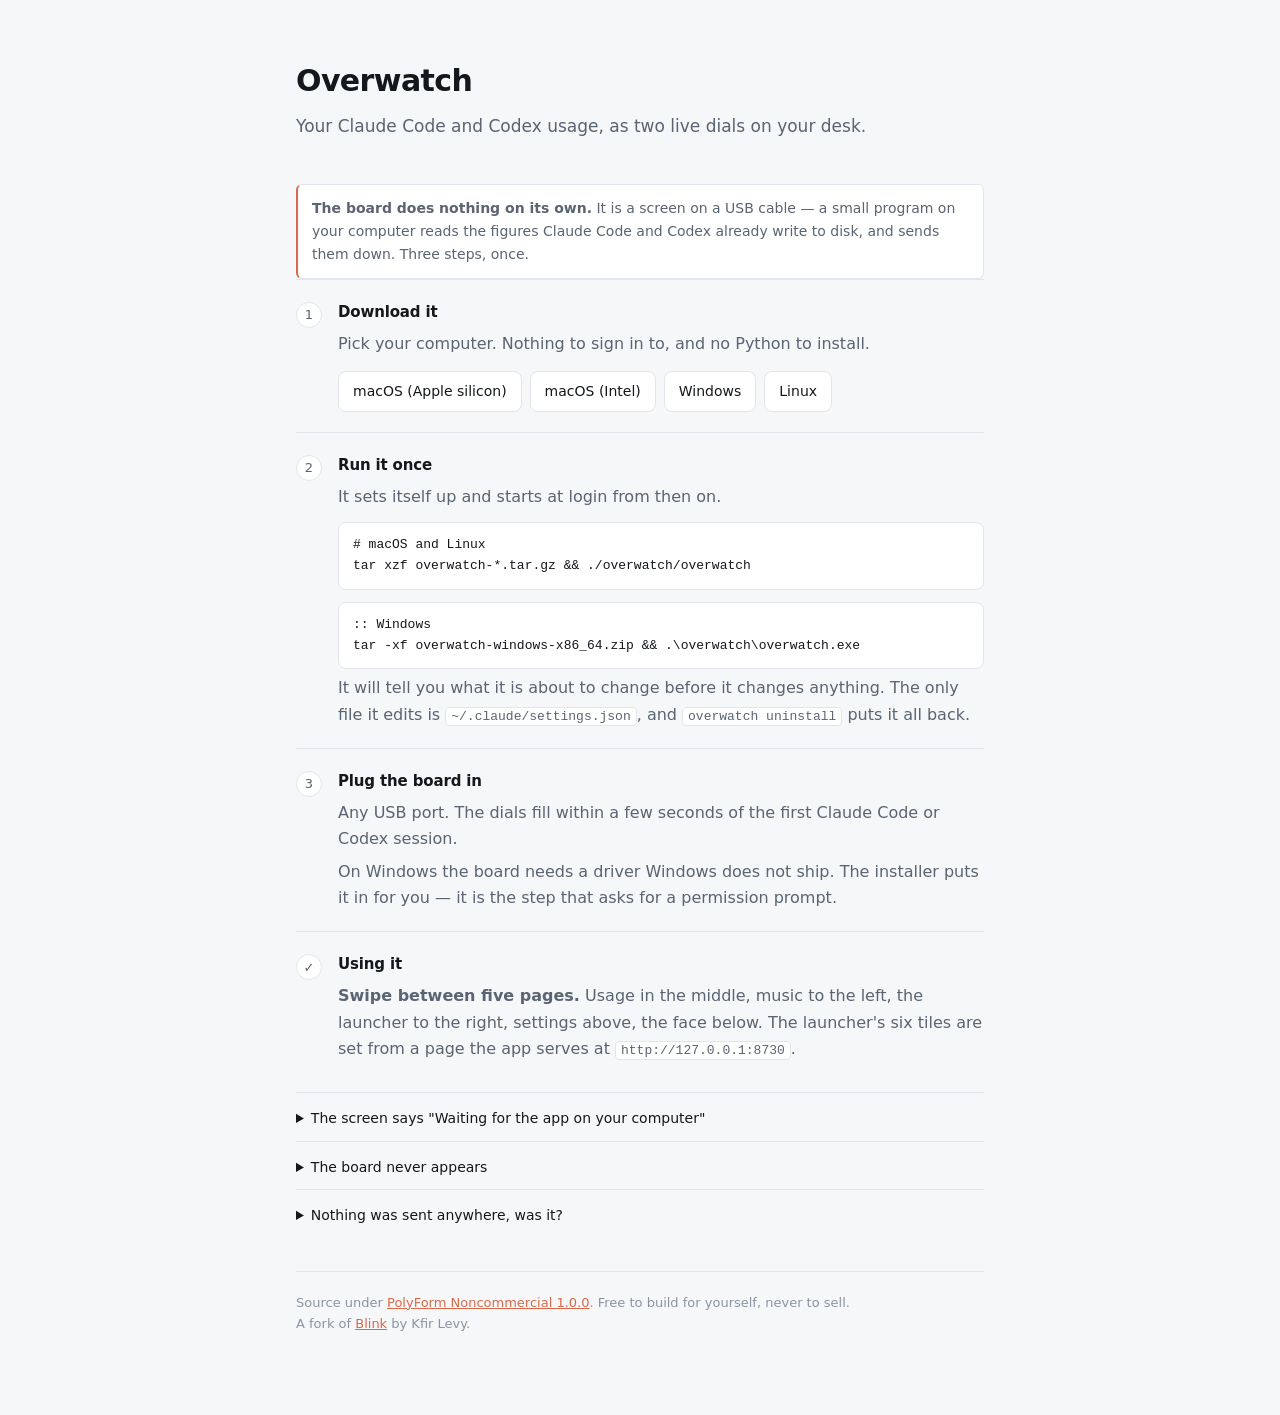
==== docs/index.html @ bf36e03e "docs: a setup page for GitHub Pages Three steps and three things that go wrong, on one page, for som" ====
<!doctype html>
<html lang="en">
<meta charset="utf-8">
<meta name="viewport" content="width=device-width,initial-scale=1">
<title>Overwatch — Setup</title>
<meta name="description" content="Getting your Overwatch desk gauge running: download, install, plug in.">
<style>
  :root{
    --bg:#14171c; --card:#1b1f26; --line:#2b313b;
    --fg:#e8ecf2; --dim:#8a94a4; --faint:#6e7889;
    --accent:#d9694a; --ok:#3fb96b;
    --mono:ui-monospace,SFMono-Regular,Menlo,Consolas,monospace;
  }
  @media (prefers-color-scheme: light){
    :root:not([data-theme="dark"]){
      --bg:#f6f7f9; --card:#fff; --line:#e2e6ec;
      --fg:#14171c; --dim:#5a6472; --faint:#8a94a4;
    }
  }
  *{box-sizing:border-box}
  body{margin:0;background:var(--bg);color:var(--fg);
       font:16px/1.65 -apple-system,system-ui,"Segoe UI",sans-serif;
       -webkit-font-smoothing:antialiased}
  .wrap{max-width:720px;margin:0 auto;padding:56px 16px 80px}
  header{margin-bottom:44px}
  h1{font-size:30px;font-weight:600;margin:0 0 6px;letter-spacing:-.02em}
  .tag{color:var(--dim);margin:0;font-size:17px}
  h2{font-size:15px;font-weight:600;margin:0 0 4px;letter-spacing:-.01em}
  .step{display:flex;gap:16px;padding:20px 0;border-top:1px solid var(--line)}
  .n{flex:none;width:26px;height:26px;border-radius:50%;background:var(--card);
     border:1px solid var(--line);color:var(--dim);font-size:13px;
     display:grid;place-items:center;margin-top:2px}
  .body{flex:1;min-width:0}
  p{margin:6px 0 0;color:var(--dim)}
  p.plain{color:var(--fg)}
  pre{background:var(--card);border:1px solid var(--line);border-radius:8px;
      padding:12px 14px;overflow-x:auto;margin:12px 0 0;
      font:13px/1.6 var(--mono);color:var(--fg)}
  code{font:13px/1.5 var(--mono);background:var(--card);border:1px solid var(--line);
       border-radius:4px;padding:1px 5px}
  pre code{background:none;border:0;padding:0}
  .os{display:flex;flex-wrap:wrap;gap:8px;margin:14px 0 0}
  .os a{display:inline-block;padding:8px 14px;border-radius:8px;
        background:var(--card);border:1px solid var(--line);color:var(--fg);
        text-decoration:none;font-size:14px}
  .os a:hover{border-color:var(--accent)}
  details{margin-top:10px;border-top:1px solid var(--line);padding-top:14px}
  summary{cursor:pointer;font-size:14px;font-weight:500}
  details p{font-size:15px}
  footer{margin-top:44px;padding-top:20px;border-top:1px solid var(--line);
         color:var(--faint);font-size:13px}
  a{color:var(--accent)}
  .note{background:var(--card);border:1px solid var(--line);border-left:2px solid var(--accent);
        border-radius:6px;padding:12px 14px;margin:16px 0 0;font-size:14px;color:var(--dim)}
</style>

<div class="wrap">
<header>
  <h1>Overwatch</h1>
  <p class="tag">Your Claude Code and Codex usage, as two live dials on your desk.</p>
</header>

<div class="note">
  <strong>The board does nothing on its own.</strong> It is a screen on a USB
  cable — a small program on your computer reads the figures Claude Code and
  Codex already write to disk, and sends them down. Three steps, once.
</div>

<div class="step">
  <div class="n">1</div>
  <div class="body">
    <h2>Download it</h2>
    <p>Pick your computer. Nothing to sign in to, and no Python to install.</p>
    <div class="os">
      <a href="https://github.com/SleepyUnicon/Overwatch/releases/latest/download/overwatch-macos-arm64.tar.gz">macOS (Apple silicon)</a>
      <a href="https://github.com/SleepyUnicon/Overwatch/releases/latest/download/overwatch-macos-x86_64.tar.gz">macOS (Intel)</a>
      <a href="https://github.com/SleepyUnicon/Overwatch/releases/latest/download/overwatch-windows-x86_64.zip">Windows</a>
      <a href="https://github.com/SleepyUnicon/Overwatch/releases/latest/download/overwatch-linux-x86_64.tar.gz">Linux</a>
    </div>
  </div>
</div>

<div class="step">
  <div class="n">2</div>
  <div class="body">
    <h2>Run it once</h2>
    <p>It sets itself up and starts at login from then on.</p>
<pre><code># macOS and Linux
tar xzf overwatch-*.tar.gz && ./overwatch/overwatch</code></pre>
<pre><code>:: Windows
tar -xf overwatch-windows-x86_64.zip &amp;&amp; .\overwatch\overwatch.exe</code></pre>
    <p>It will tell you what it is about to change before it changes anything.
       The only file it edits is <code>~/.claude/settings.json</code>, and
       <code>overwatch uninstall</code> puts it all back.</p>
  </div>
</div>

<div class="step">
  <div class="n">3</div>
  <div class="body">
    <h2>Plug the board in</h2>
    <p>Any USB port. The dials fill within a few seconds of the first Claude
       Code or Codex session.</p>
    <p>On Windows the board needs a driver Windows does not ship. The installer
       puts it in for you — it is the step that asks for a permission prompt.</p>
  </div>
</div>

<div class="step">
  <div class="n">✓</div>
  <div class="body">
    <h2>Using it</h2>
    <p><strong>Swipe between five pages.</strong> Usage in the middle, music to
       the left, the launcher to the right, settings above, the face below.
       The launcher's six tiles are set from a page the app serves at
       <code>http://127.0.0.1:8730</code>.</p>
  </div>
</div>

<details>
  <summary>The screen says "Waiting for the app on your computer"</summary>
  <p>That is the board telling you step 2 has not happened yet, or the program
     is not running. Run <code>overwatch status</code> — it says in one line
     whether the service is up, whether Claude Code and Codex are being read,
     and how old the figures are.</p>
</details>

<details>
  <summary>The board never appears</summary>
  <p>Unplug it and plug it back in first; the app finds it again by itself. If
     that does not do it, try a different cable — a charge-only cable carries
     power but no data, so the board lights up and is never seen. On Windows,
     run <code>%USERPROFILE%\.overwatch\bin\overwatch.exe driver</code>.</p>
</details>

<details>
  <summary>Nothing was sent anywhere, was it?</summary>
  <p>No. It reads files Claude Code and Codex have already written to your own
     disk and sends them down a cable to a screen on your desk. There is no
     account, no network call, and nothing to sign in to.</p>
</details>

<footer>
  Source under <a href="https://github.com/SleepyUnicon/Overwatch/blob/main/LICENSE">PolyForm Noncommercial 1.0.0</a>.
  Free to build for yourself, never to sell.<br>
  A fork of <a href="https://github.com/KfirLevy258/Blink">Blink</a> by Kfir Levy.
</footer>
</div>
</html>
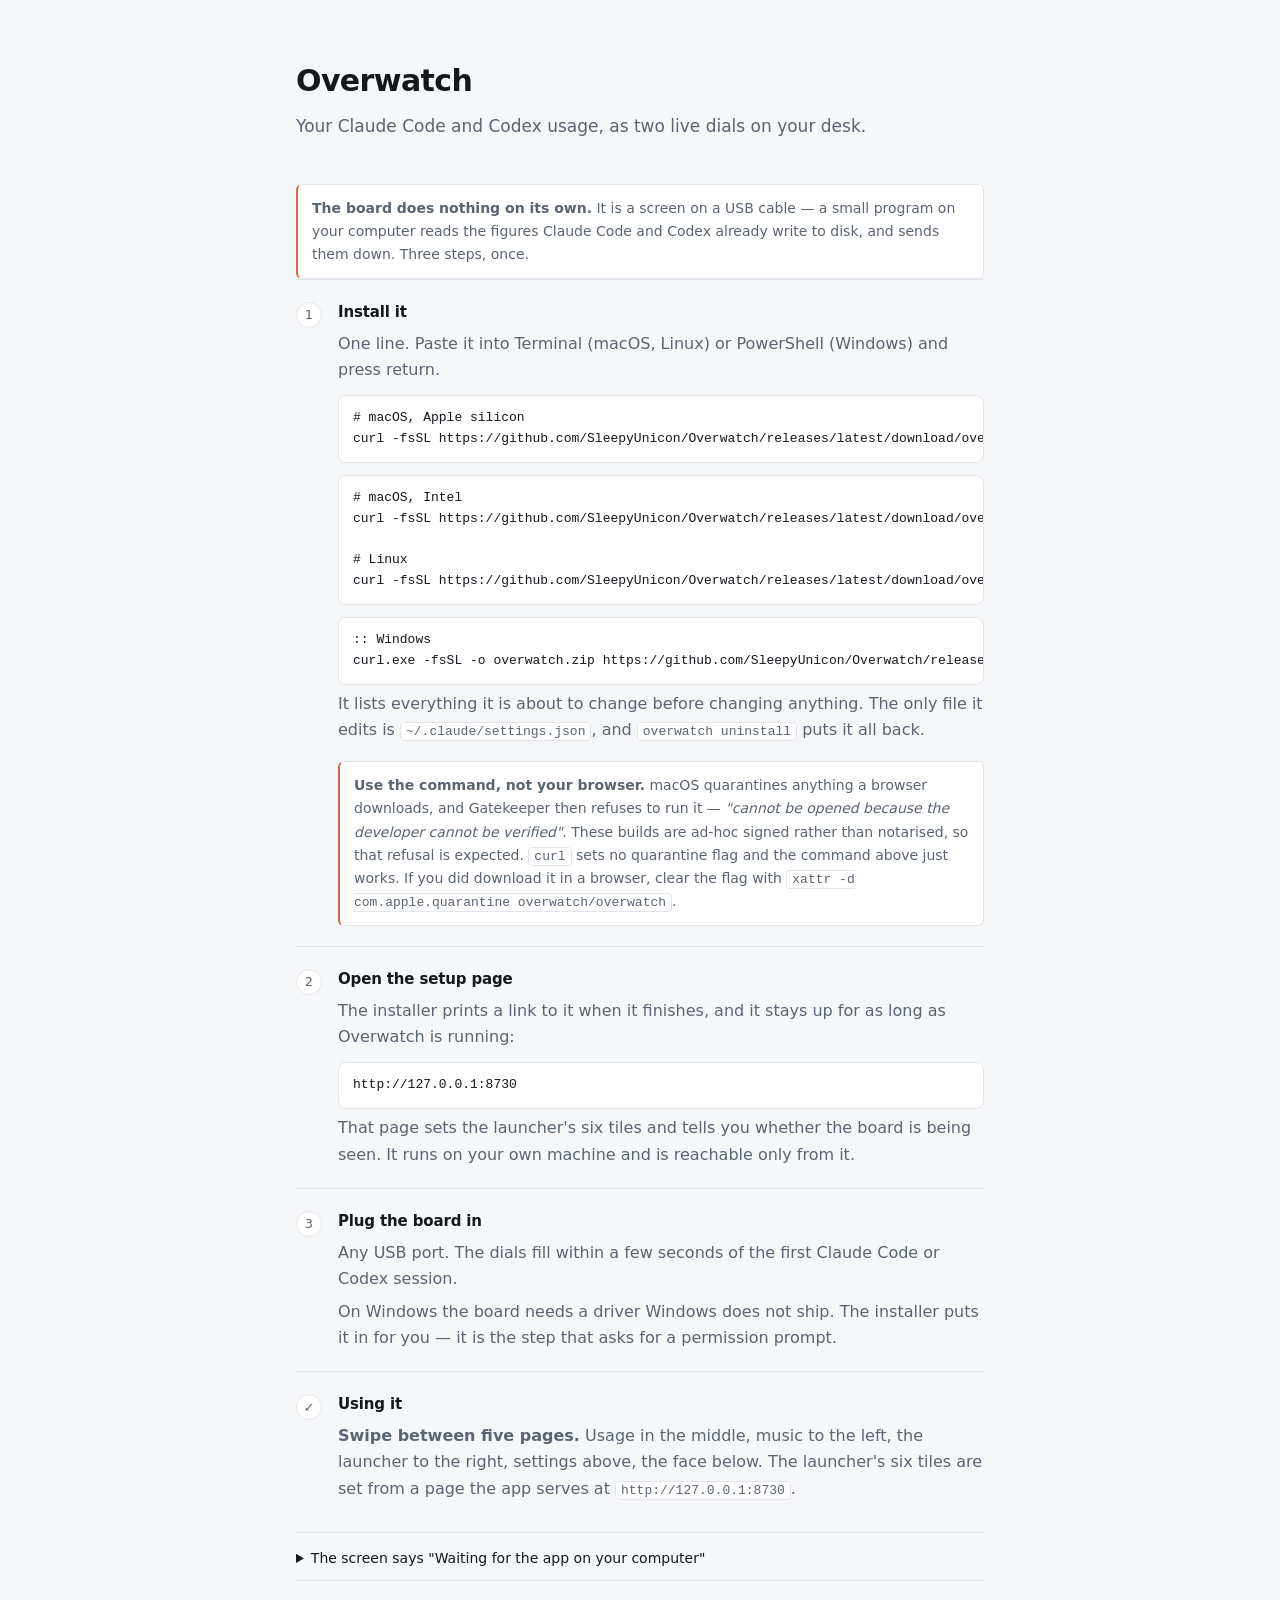
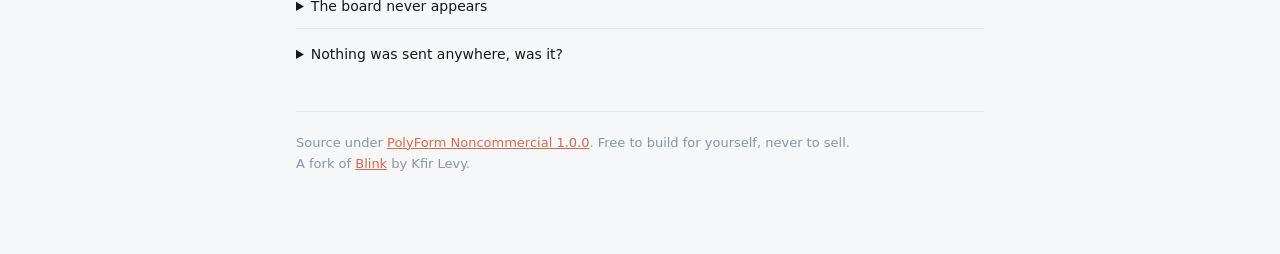
==== commit be2dbe05: "first run: the page comes up with the daemon, and curl is the way in Three things a new user hits, f" ====
--- a/docs/index.html
+++ b/docs/index.html
@@ -69,13 +69,30 @@
 <div class="step">
   <div class="n">1</div>
   <div class="body">
-    <h2>Download it</h2>
-    <p>Pick your computer. Nothing to sign in to, and no Python to install.</p>
-    <div class="os">
-      <a href="https://github.com/SleepyUnicon/Overwatch/releases/latest/download/overwatch-macos-arm64.tar.gz">macOS (Apple silicon)</a>
-      <a href="https://github.com/SleepyUnicon/Overwatch/releases/latest/download/overwatch-macos-x86_64.tar.gz">macOS (Intel)</a>
-      <a href="https://github.com/SleepyUnicon/Overwatch/releases/latest/download/overwatch-windows-x86_64.zip">Windows</a>
-      <a href="https://github.com/SleepyUnicon/Overwatch/releases/latest/download/overwatch-linux-x86_64.tar.gz">Linux</a>
+    <h2>Install it</h2>
+    <p>One line. Paste it into Terminal (macOS, Linux) or PowerShell
+       (Windows) and press return.</p>
+<pre><code># macOS, Apple silicon
+curl -fsSL https://github.com/SleepyUnicon/Overwatch/releases/latest/download/overwatch-macos-arm64.tar.gz | tar xz &amp;&amp; ./overwatch/overwatch</code></pre>
+<pre><code># macOS, Intel
+curl -fsSL https://github.com/SleepyUnicon/Overwatch/releases/latest/download/overwatch-macos-x86_64.tar.gz | tar xz &amp;&amp; ./overwatch/overwatch
+
+# Linux
+curl -fsSL https://github.com/SleepyUnicon/Overwatch/releases/latest/download/overwatch-linux-x86_64.tar.gz | tar xz &amp;&amp; ./overwatch/overwatch</code></pre>
+<pre><code>:: Windows
+curl.exe -fsSL -o overwatch.zip https://github.com/SleepyUnicon/Overwatch/releases/latest/download/overwatch-windows-x86_64.zip &amp;&amp; tar -xf overwatch.zip &amp;&amp; .\overwatch\overwatch.exe</code></pre>
+    <p>It lists everything it is about to change before changing anything.
+       The only file it edits is <code>~/.claude/settings.json</code>, and
+       <code>overwatch uninstall</code> puts it all back.</p>
+
+    <div class="note" style="margin-top:18px">
+      <strong>Use the command, not your browser.</strong> macOS quarantines
+      anything a browser downloads, and Gatekeeper then refuses to run it —
+      <em>"cannot be opened because the developer cannot be verified"</em>.
+      These builds are ad-hoc signed rather than notarised, so that refusal
+      is expected. <code>curl</code> sets no quarantine flag and the command
+      above just works. If you did download it in a browser, clear the flag
+      with <code>xattr -d com.apple.quarantine overwatch/overwatch</code>.
     </div>
   </div>
 </div>
@@ -83,15 +100,13 @@
 <div class="step">
   <div class="n">2</div>
   <div class="body">
-    <h2>Run it once</h2>
-    <p>It sets itself up and starts at login from then on.</p>
-<pre><code># macOS and Linux
-tar xzf overwatch-*.tar.gz && ./overwatch/overwatch</code></pre>
-<pre><code>:: Windows
-tar -xf overwatch-windows-x86_64.zip &amp;&amp; .\overwatch\overwatch.exe</code></pre>
-    <p>It will tell you what it is about to change before it changes anything.
-       The only file it edits is <code>~/.claude/settings.json</code>, and
-       <code>overwatch uninstall</code> puts it all back.</p>
+    <h2>Open the setup page</h2>
+    <p>The installer prints a link to it when it finishes, and it stays up
+       for as long as Overwatch is running:</p>
+<pre><code>http://127.0.0.1:8730</code></pre>
+    <p>That page sets the launcher's six tiles and tells you whether the
+       board is being seen. It runs on your own machine and is reachable
+       only from it.</p>
   </div>
 </div>
 
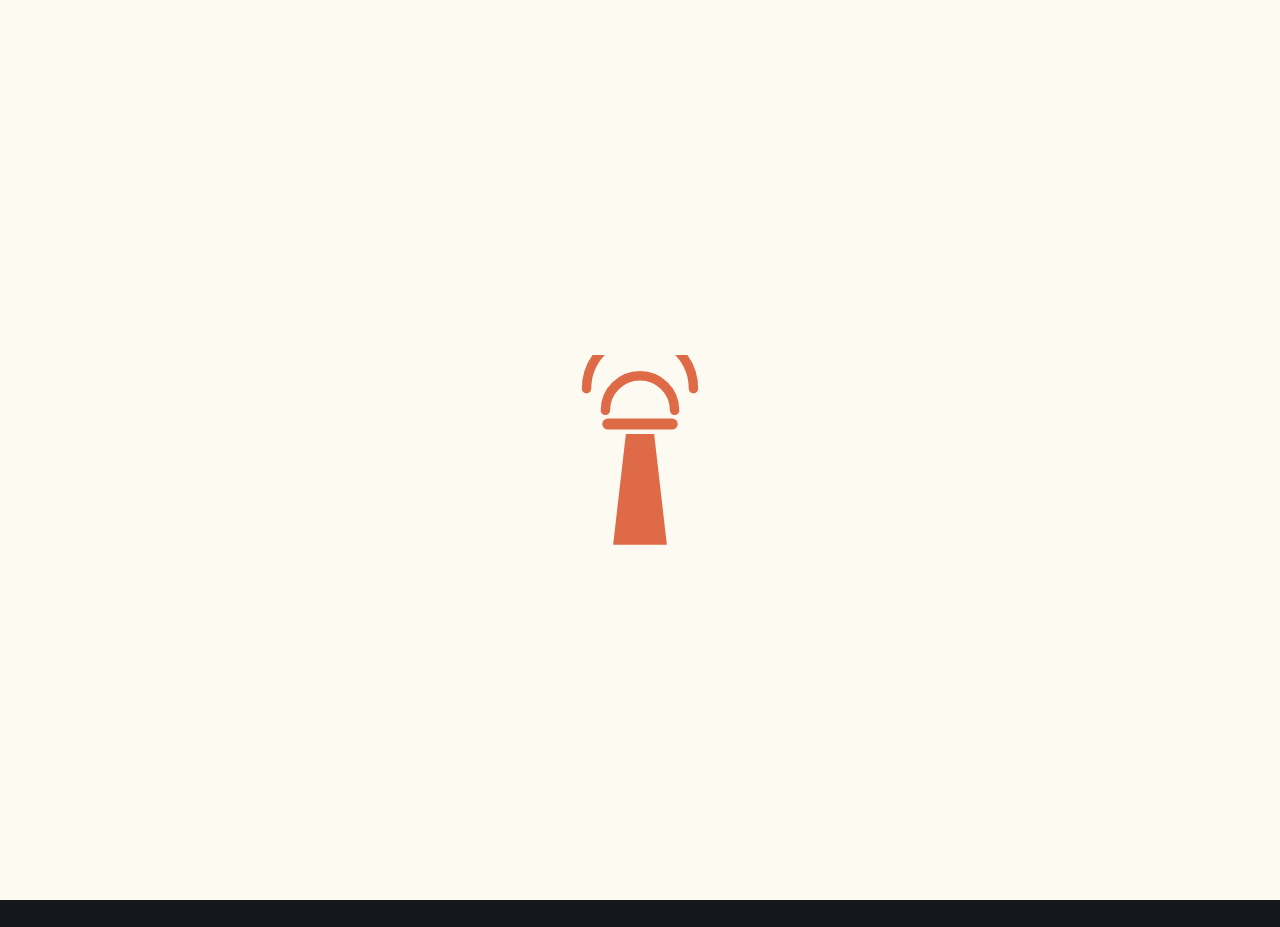
==== commit edd7009d: "web: rebuild the setup page, and shut a CSRF hole to do it THE HOLE FIRST, because it was open befor" ====
--- a/docs/index.html
+++ b/docs/index.html
@@ -3,157 +3,179 @@
 <meta charset="utf-8">
 <meta name="viewport" content="width=device-width,initial-scale=1">
 <title>Overwatch — Setup</title>
-<meta name="description" content="Getting your Overwatch desk gauge running: download, install, plug in.">
+<meta name="description" content="Set up your Overwatch desk gauge: install it, plug it in, choose your launcher tiles.">
 <style>
   :root{
-    --bg:#14171c; --card:#1b1f26; --line:#2b313b;
+    --bg:#14171c; --card:#1b1f26; --card2:#20252e; --line:#2b313b;
     --fg:#e8ecf2; --dim:#8a94a4; --faint:#6e7889;
-    --accent:#d9694a; --ok:#3fb96b;
+    --accent:#d9694a; --ok:#3fb96b; --ink:#101418; --cream:#fdfaf1;
     --mono:ui-monospace,SFMono-Regular,Menlo,Consolas,monospace;
   }
-  @media (prefers-color-scheme: light){
-    :root:not([data-theme="dark"]){
-      --bg:#f6f7f9; --card:#fff; --line:#e2e6ec;
-      --fg:#14171c; --dim:#5a6472; --faint:#8a94a4;
-    }
-  }
   *{box-sizing:border-box}
-  body{margin:0;background:var(--bg);color:var(--fg);
+  html,body{margin:0;padding:0}
+  body{background:var(--bg);color:var(--fg);
        font:16px/1.65 -apple-system,system-ui,"Segoe UI",sans-serif;
        -webkit-font-smoothing:antialiased}
-  .wrap{max-width:720px;margin:0 auto;padding:56px 16px 80px}
-  header{margin-bottom:44px}
+
+  /* ---- the opening: the mark builds, then it looks at you ---- */
+  #intro{position:fixed;inset:0;background:var(--cream);z-index:50;
+         display:grid;place-items:center;transition:opacity .5s ease}
+  #intro.done{opacity:0;pointer-events:none}
+  #mark{width:190px;height:190px}
+  #mark .p{opacity:0;transform-box:fill-box;transform-origin:center;
+           transform:translateY(6px) scale(.96)}
+  #mark .p.on{opacity:1;transform:none;transition:opacity .34s ease,transform .34s cubic-bezier(.2,.9,.3,1)}
+  #face{position:absolute;display:flex;gap:26px;align-items:center;opacity:0;
+        transition:opacity .35s ease}
+  #face.on{opacity:1}
+  #face i{display:block;width:26px;height:34px;border-radius:11px;
+          background:var(--ink);transition:height .1s ease,border-radius .1s ease}
+  #face.blink i{height:5px;border-radius:3px}
+  @media (prefers-reduced-motion:reduce){
+    #mark .p{opacity:1;transform:none} #intro{display:none}
+  }
+
+  .wrap{max-width:760px;margin:0 auto;padding:54px 16px 90px}
+  header{margin-bottom:34px}
   h1{font-size:30px;font-weight:600;margin:0 0 6px;letter-spacing:-.02em}
-  .tag{color:var(--dim);margin:0;font-size:17px}
-  h2{font-size:15px;font-weight:600;margin:0 0 4px;letter-spacing:-.01em}
-  .step{display:flex;gap:16px;padding:20px 0;border-top:1px solid var(--line)}
-  .n{flex:none;width:26px;height:26px;border-radius:50%;background:var(--card);
-     border:1px solid var(--line);color:var(--dim);font-size:13px;
-     display:grid;place-items:center;margin-top:2px}
-  .body{flex:1;min-width:0}
-  p{margin:6px 0 0;color:var(--dim)}
-  p.plain{color:var(--fg)}
-  pre{background:var(--card);border:1px solid var(--line);border-radius:8px;
-      padding:12px 14px;overflow-x:auto;margin:12px 0 0;
-      font:13px/1.6 var(--mono);color:var(--fg)}
-  code{font:13px/1.5 var(--mono);background:var(--card);border:1px solid var(--line);
+  .sub{color:var(--dim);margin:0;font-size:17px}
+
+  .tiles{display:grid;gap:14px}
+  .tile{background:var(--card);border:1px solid var(--line);border-radius:14px;
+        padding:20px 22px}
+  .tile h2{font-size:17px;font-weight:600;margin:0;letter-spacing:-.01em;
+           display:flex;align-items:center;gap:10px}
+  .num{flex:none;width:24px;height:24px;border-radius:50%;background:var(--card2);
+       border:1px solid var(--line);color:var(--dim);font-size:12px;
+       display:grid;place-items:center;font-weight:500}
+  .tile p{margin:10px 0 0;color:var(--dim);font-size:15px}
+  .tile p.tight{margin-top:6px}
+  pre{background:var(--ink);border:1px solid var(--line);border-radius:9px;
+      padding:13px 15px;overflow-x:auto;margin:13px 0 0;
+      font:13px/1.65 var(--mono);color:var(--fg);position:relative}
+  code{font:13px/1.5 var(--mono);background:var(--card2);border:1px solid var(--line);
        border-radius:4px;padding:1px 5px}
   pre code{background:none;border:0;padding:0}
-  .os{display:flex;flex-wrap:wrap;gap:8px;margin:14px 0 0}
-  .os a{display:inline-block;padding:8px 14px;border-radius:8px;
-        background:var(--card);border:1px solid var(--line);color:var(--fg);
-        text-decoration:none;font-size:14px}
-  .os a:hover{border-color:var(--accent)}
-  details{margin-top:10px;border-top:1px solid var(--line);padding-top:14px}
-  summary{cursor:pointer;font-size:14px;font-weight:500}
-  details p{font-size:15px}
-  footer{margin-top:44px;padding-top:20px;border-top:1px solid var(--line);
+  .copy{position:absolute;top:8px;right:8px;background:var(--card2);
+        border:1px solid var(--line);color:var(--dim);border-radius:6px;
+        font-size:11.5px;padding:4px 9px;cursor:pointer}
+  .copy:hover{color:var(--fg);border-color:var(--accent)}
+  .warn{background:var(--card2);border-left:2px solid var(--accent);
+        border-radius:7px;padding:12px 14px;margin:14px 0 0;font-size:14px;
+        color:var(--dim)}
+  .warn strong{color:var(--fg);font-weight:600}
+  .os{display:flex;gap:6px;margin:14px 0 0;flex-wrap:wrap}
+  .os button{background:var(--card2);border:1px solid var(--line);color:var(--dim);
+             border-radius:7px;padding:6px 13px;font-size:13.5px;cursor:pointer}
+  .os button[aria-selected=true]{color:var(--fg);border-color:var(--accent)}
+  a{color:var(--accent)}
+
+  /* ---- live status ---- */
+  .status{display:flex;align-items:center;gap:10px;margin:14px 0 0;
+          font-size:14px;color:var(--dim)}
+  .dot{width:8px;height:8px;border-radius:50%;background:var(--faint);flex:none}
+  .dot.up{background:var(--ok)} .dot.down{background:var(--accent)}
+
+  /* ---- the launcher, as the panel draws it ---- */
+  #picker[hidden]{display:none}
+  .panel{background:var(--ink);border:1px solid var(--line);border-radius:12px;
+         padding:14px;margin:16px 0 0;aspect-ratio:320/240;max-width:420px;
+         display:flex;flex-direction:column}
+  .panel .cap{color:#8a94a4;font-size:12px;text-align:center;margin-bottom:10px;
+              letter-spacing:.04em}
+  .grid{display:grid;grid-template-columns:repeat(3,1fr);gap:10px;flex:1}
+  .slot{background:#1a1f27;border:1px solid #2b313b;border-radius:10px;
+        display:flex;flex-direction:column;align-items:center;justify-content:center;
+        gap:6px;cursor:pointer;padding:6px;min-height:0}
+  .slot:hover{border-color:var(--accent)}
+  .slot .ic{width:26px;height:26px;border-radius:7px;background:#2b313b;
+            display:grid;place-items:center;font-size:12px;color:#8a94a4;
+            font-weight:600}
+  .slot .nm{font-size:11px;color:#c8d0da;text-align:center;line-height:1.25;
+            overflow:hidden;display:-webkit-box;-webkit-line-clamp:2;
+            -webkit-box-orient:vertical;word-break:break-word}
+  .slot.empty .nm{color:#59616e}
+  dialog{background:var(--card);color:var(--fg);border:1px solid var(--line);
+         border-radius:14px;padding:0;max-width:420px;width:calc(100% - 32px)}
+  dialog::backdrop{background:rgba(0,0,0,.6)}
+  .dlg{padding:20px}
+  .dlg h3{margin:0 0 4px;font-size:16px;font-weight:600}
+  .dlg p{margin:0 0 14px;color:var(--dim);font-size:14px}
+  select{width:100%;padding:10px;border-radius:8px;border:1px solid var(--line);
+         background:var(--card2);color:var(--fg);font-size:14px}
+  .row{display:flex;gap:8px;margin-top:14px;justify-content:flex-end}
+  .row button{border-radius:8px;padding:9px 16px;font-size:14px;cursor:pointer;
+              border:1px solid var(--line);background:var(--card2);color:var(--fg)}
+  .row button.go{background:var(--accent);color:var(--ink);border-color:var(--accent);
+                 font-weight:600}
+  footer{margin-top:40px;padding-top:20px;border-top:1px solid var(--line);
          color:var(--faint);font-size:13px}
-  a{color:var(--accent)}
-  .note{background:var(--card);border:1px solid var(--line);border-left:2px solid var(--accent);
-        border-radius:6px;padding:12px 14px;margin:16px 0 0;font-size:14px;color:var(--dim)}
 </style>
+
+<div id="intro" aria-hidden="true">
+  <svg id="mark" viewBox="0 0 386 686" role="img" aria-label="Overwatch">
+    <!-- Revealed bottom-up, the same order the board builds it in. -->
+    <path class="p" data-i="0" fill="#de6a47" d="M96 685 L142 285 L244 285 L290 685 Z"/>
+    <rect class="p" data-i="1" fill="#de6a47" x="57" y="229" width="272" height="40" rx="20"/>
+    <path class="p" data-i="2" fill="none" stroke="#de6a47" stroke-width="34" stroke-linecap="round" d="M68 200 A125 125 0 0 1 318 200"/>
+    <path class="p" data-i="3" fill="none" stroke="#de6a47" stroke-width="34" stroke-linecap="round" d="M0 122 A193 193 0 0 1 386 122"/>
+  </svg>
+  <div id="face" aria-hidden="true"><i></i><i></i></div>
+</div>
 
 <div class="wrap">
 <header>
   <h1>Overwatch</h1>
-  <p class="tag">Your Claude Code and Codex usage, as two live dials on your desk.</p>
+  <p class="sub">Your Claude Code and Codex usage, as two live dials on your desk.</p>
 </header>
 
-<div class="note">
-  <strong>The board does nothing on its own.</strong> It is a screen on a USB
-  cable — a small program on your computer reads the figures Claude Code and
-  Codex already write to disk, and sends them down. Three steps, once.
-</div>
-
-<div class="step">
-  <div class="n">1</div>
-  <div class="body">
-    <h2>Install it</h2>
-    <p>One line. Paste it into Terminal (macOS, Linux) or PowerShell
-       (Windows) and press return.</p>
-<pre><code># macOS, Apple silicon
-curl -fsSL https://github.com/SleepyUnicon/Overwatch/releases/latest/download/overwatch-macos-arm64.tar.gz | tar xz &amp;&amp; ./overwatch/overwatch</code></pre>
-<pre><code># macOS, Intel
-curl -fsSL https://github.com/SleepyUnicon/Overwatch/releases/latest/download/overwatch-macos-x86_64.tar.gz | tar xz &amp;&amp; ./overwatch/overwatch
-
-# Linux
-curl -fsSL https://github.com/SleepyUnicon/Overwatch/releases/latest/download/overwatch-linux-x86_64.tar.gz | tar xz &amp;&amp; ./overwatch/overwatch</code></pre>
-<pre><code>:: Windows
-curl.exe -fsSL -o overwatch.zip https://github.com/SleepyUnicon/Overwatch/releases/latest/download/overwatch-windows-x86_64.zip &amp;&amp; tar -xf overwatch.zip &amp;&amp; .\overwatch\overwatch.exe</code></pre>
-    <p>It lists everything it is about to change before changing anything.
-       The only file it edits is <code>~/.claude/settings.json</code>, and
+<div class="tiles">
+
+  <div class="tile">
+    <h2><span class="num">1</span> Install it on this computer</h2>
+    <p>The board is a screen on a cable. A small program on your computer reads
+       the figures Claude Code and Codex have already written to disk and sends
+       them down. Nothing to sign in to.</p>
+    <div class="os" role="tablist">
+      <button aria-selected="true" data-os="mac">macOS</button>
+      <button aria-selected="false" data-os="macintel">macOS (Intel)</button>
+      <button aria-selected="false" data-os="win">Windows</button>
+      <button aria-selected="false" data-os="linux">Linux</button>
+    </div>
+<pre><button class="copy">copy</button><code id="cmd"></code></pre>
+    <p class="tight">Paste that into <strong id="term">Terminal</strong> and press
+       return. It lists everything it will change before changing anything, and
        <code>overwatch uninstall</code> puts it all back.</p>
-
-    <div class="note" style="margin-top:18px">
-      <strong>Use the command, not your browser.</strong> macOS quarantines
-      anything a browser downloads, and Gatekeeper then refuses to run it —
-      <em>"cannot be opened because the developer cannot be verified"</em>.
-      These builds are ad-hoc signed rather than notarised, so that refusal
-      is expected. <code>curl</code> sets no quarantine flag and the command
-      above just works. If you did download it in a browser, clear the flag
-      with <code>xattr -d com.apple.quarantine overwatch/overwatch</code>.
+    <div class="warn" id="gk">
+      <strong>Use the command, not a download link.</strong> macOS quarantines
+      anything a browser downloads and then refuses to run it —
+      <em>“cannot be opened because the developer cannot be verified”.</em>
+      <code>curl</code> sets no quarantine flag, so the line above just works.
     </div>
   </div>
+
+  <div class="tile">
+    <h2><span class="num">2</span> Plug the board in</h2>
+    <p>Any USB port, any cable that carries data — a charge-only cable powers
+       the screen and is never seen by the computer, which is the single most
+       common reason a board looks dead.</p>
+    <p class="tight">The dials fill within a few seconds of your next Claude Code
+       or Codex session.</p>
+    <div class="status"><span class="dot" id="d1"></span><span id="s1">Looking for Overwatch on this computer…</span></div>
+  </div>
+
+  <div class="tile" id="picker" hidden>
+    <h2><span class="num">3</span> Choose your launcher tiles</h2>
+    <p>This is the launcher page as the panel draws it. Tap a tile here, pick a
+       program, and the same tile on your desk starts it.</p>
+    <div class="panel">
+      <div class="cap">LAUNCHPAD</div>
+      <div class="grid" id="grid"></div>
+    </div>
+    <div class="status"><span class="dot" id="d2"></span><span id="s2"></span></div>
+  </div>
+
 </div>
-
-<div class="step">
-  <div class="n">2</div>
-  <div class="body">
-    <h2>Open the setup page</h2>
-    <p>The installer prints a link to it when it finishes, and it stays up
-       for as long as Overwatch is running:</p>
-<pre><code>http://127.0.0.1:8730</code></pre>
-    <p>That page sets the launcher's six tiles and tells you whether the
-       board is being seen. It runs on your own machine and is reachable
-       only from it.</p>
-  </div>
-</div>
-
-<div class="step">
-  <div class="n">3</div>
-  <div class="body">
-    <h2>Plug the board in</h2>
-    <p>Any USB port. The dials fill within a few seconds of the first Claude
-       Code or Codex session.</p>
-    <p>On Windows the board needs a driver Windows does not ship. The installer
-       puts it in for you — it is the step that asks for a permission prompt.</p>
-  </div>
-</div>
-
-<div class="step">
-  <div class="n">✓</div>
-  <div class="body">
-    <h2>Using it</h2>
-    <p><strong>Swipe between five pages.</strong> Usage in the middle, music to
-       the left, the launcher to the right, settings above, the face below.
-       The launcher's six tiles are set from a page the app serves at
-       <code>http://127.0.0.1:8730</code>.</p>
-  </div>
-</div>
-
-<details>
-  <summary>The screen says "Waiting for the app on your computer"</summary>
-  <p>That is the board telling you step 2 has not happened yet, or the program
-     is not running. Run <code>overwatch status</code> — it says in one line
-     whether the service is up, whether Claude Code and Codex are being read,
-     and how old the figures are.</p>
-</details>
-
-<details>
-  <summary>The board never appears</summary>
-  <p>Unplug it and plug it back in first; the app finds it again by itself. If
-     that does not do it, try a different cable — a charge-only cable carries
-     power but no data, so the board lights up and is never seen. On Windows,
-     run <code>%USERPROFILE%\.overwatch\bin\overwatch.exe driver</code>.</p>
-</details>
-
-<details>
-  <summary>Nothing was sent anywhere, was it?</summary>
-  <p>No. It reads files Claude Code and Codex have already written to your own
-     disk and sends them down a cable to a screen on your desk. There is no
-     account, no network call, and nothing to sign in to.</p>
-</details>
 
 <footer>
   Source under <a href="https://github.com/SleepyUnicon/Overwatch/blob/main/LICENSE">PolyForm Noncommercial 1.0.0</a>.
@@ -161,4 +183,163 @@
   A fork of <a href="https://github.com/KfirLevy258/Blink">Blink</a> by Kfir Levy.
 </footer>
 </div>
+
+<dialog id="dlg"><div class="dlg">
+  <h3 id="dlgT">Tile 1</h3>
+  <p>Pick a program on this computer. Leave it empty and the tile stays dim.</p>
+  <select id="sel"></select>
+  <div class="row">
+    <button id="cancel">Cancel</button>
+    <button class="go" id="save">Set tile</button>
+  </div>
+</div></dialog>
+
+<script>
+/* ---------- the opening ---------- */
+(function intro(){
+  const box = document.getElementById('intro');
+  if (!box || matchMedia('(prefers-reduced-motion: reduce)').matches) {
+    if (box) box.remove();
+    return;
+  }
+  const parts = [...document.querySelectorAll('#mark .p')];
+  const face  = document.getElementById('face');
+  parts.forEach((p,i)=> setTimeout(()=>p.classList.add('on'), 260 + i*230));
+  const built = 260 + parts.length*230 + 260;
+  // The mark becomes the face: the same two shapes, one gesture. It blinks
+  // once so the thing that greets you is alive rather than a logo.
+  setTimeout(()=>{ document.getElementById('mark').style.opacity = 0;
+                   face.classList.add('on'); }, built);
+  setTimeout(()=> face.classList.add('blink'),   built + 520);
+  setTimeout(()=> face.classList.remove('blink'),built + 640);
+  setTimeout(()=> face.classList.add('blink'),   built + 900);
+  setTimeout(()=> face.classList.remove('blink'),built + 1020);
+  setTimeout(()=>{ box.classList.add('done');
+                   setTimeout(()=>box.remove(), 600); }, built + 1500);
+})();
+
+/* ---------- install command ---------- */
+const BASE = 'https://github.com/SleepyUnicon/Overwatch/releases/latest/download/';
+const CMDS = {
+  mac:      ['Terminal', `curl -fsSL ${BASE}overwatch-macos-arm64.tar.gz | tar xz && ./overwatch/overwatch`],
+  macintel: ['Terminal', `curl -fsSL ${BASE}overwatch-macos-x86_64.tar.gz | tar xz && ./overwatch/overwatch`],
+  linux:    ['a terminal', `curl -fsSL ${BASE}overwatch-linux-x86_64.tar.gz | tar xz && ./overwatch/overwatch`],
+  win:      ['PowerShell', `curl.exe -fsSL -o overwatch.zip ${BASE}overwatch-windows-x86_64.zip && tar -xf overwatch.zip && .\\overwatch\\overwatch.exe`],
+};
+function showOS(os){
+  const [term, cmd] = CMDS[os];
+  document.getElementById('cmd').textContent = cmd;
+  document.getElementById('term').textContent = term;
+  document.getElementById('gk').style.display = os === 'win' ? 'none' : '';
+  document.querySelectorAll('.os button').forEach(b =>
+    b.setAttribute('aria-selected', String(b.dataset.os === os)));
+}
+document.querySelectorAll('.os button').forEach(b =>
+  b.onclick = () => showOS(b.dataset.os));
+showOS(navigator.platform && /win/i.test(navigator.platform) ? 'win' : 'mac');
+document.querySelector('.copy').onclick = e => {
+  navigator.clipboard.writeText(document.getElementById('cmd').textContent)
+    .then(()=>{ e.target.textContent = 'copied';
+                setTimeout(()=>e.target.textContent='copy', 1400); });
+};
+
+/* ---------- talking to the daemon ---------- */
+/* The token arrives in the fragment, from the link the daemon hands out on
+ * 127.0.0.1. It stays in the fragment, which browsers never send anywhere,
+ * and is kept so a reload does not need re-pairing. */
+const API = 'http://127.0.0.1:8730';
+let token = new URLSearchParams(location.hash.slice(1)).get('t');
+if (token) { try { localStorage.setItem('ow-token', token); } catch(e){} }
+else { try { token = localStorage.getItem('ow-token'); } catch(e){} }
+
+const api = (path, opts={}) => fetch(API + path, {
+  ...opts,
+  headers: {...(opts.headers||{}),
+            ...(token ? {'X-Overwatch-Token': token} : {})},
+});
+
+let state = null;
+function setDot(id, up, text){
+  const d = document.getElementById(id);
+  d.className = 'dot ' + (up === null ? '' : up ? 'up' : 'down');
+  document.getElementById(id.replace('d','s')).textContent = text;
+}
+
+async function poll(){
+  let daemon = null;
+  try { daemon = await (await api('/api/daemon')).json(); }
+  catch(e){
+    setDot('d1', false, 'Not running yet — do step 1, then come back.');
+    document.getElementById('picker').hidden = true;
+    return;
+  }
+  if (!token){
+    setDot('d1', false, 'Running, but this page is not paired. Open '
+           + '127.0.0.1:8730 on that computer and use the link there.');
+    document.getElementById('picker').hidden = true;
+    return;
+  }
+  let r;
+  try { r = await api('/api/state'); } catch(e){ return; }
+  if (r.status === 403){
+    setDot('d1', false, 'Pairing expired. Open 127.0.0.1:8730 and use the link again.');
+    document.getElementById('picker').hidden = true;
+    return;
+  }
+  state = await r.json();
+  setDot('d1', true, 'Overwatch is running on this computer.');
+  document.getElementById('picker').hidden = false;
+  draw();
+}
+
+/* ---------- the launcher, drawn as the panel draws it ---------- */
+function iconFor(name){
+  if (!name) return null;
+  const k = (state.icons||[]).find(k => name.toLowerCase().includes(k));
+  return k || null;
+}
+function draw(){
+  const g = document.getElementById('grid');
+  g.innerHTML = '';
+  (state.apps||[]).forEach((app, i) => {
+    const d = document.createElement('div');
+    d.className = 'slot' + (app ? '' : ' empty');
+    const ic = iconFor(app);
+    /* Icon when the panel has one for this program, initial when it does
+     * not -- which is exactly what the board falls back to, so what you
+     * choose here looks the same in both places. */
+    d.innerHTML = `<span class="ic">${ic ? '&#9679;' : (app ? app[0].toUpperCase() : '+')}</span>
+                   <span class="nm">${app || 'empty'}</span>`;
+    d.onclick = () => openSlot(i);
+    g.appendChild(d);
+  });
+  setDot('d2', true, (state.apps||[]).filter(Boolean).length + ' of 6 set');
+}
+
+const dlg = document.getElementById('dlg');
+let editing = 0;
+function openSlot(i){
+  editing = i;
+  document.getElementById('dlgT').textContent = 'Tile ' + (i+1);
+  const sel = document.getElementById('sel');
+  sel.innerHTML = '<option value="">— empty —</option>' +
+    (state.installed||[]).map(a =>
+      `<option${a === state.apps[i] ? ' selected' : ''}>${a}</option>`).join('');
+  dlg.showModal();
+}
+document.getElementById('cancel').onclick = () => dlg.close();
+document.getElementById('save').onclick = async () => {
+  const apps = [...state.apps];
+  apps[editing] = document.getElementById('sel').value;
+  dlg.close();
+  const r = await api('/api/apps', {method:'POST', body: JSON.stringify(apps)});
+  const d = await r.json();
+  if (d.ok){ state.apps = apps; draw();
+             setDot('d2', true, 'Saved — the panel updates within a few seconds.'); }
+  else { setDot('d2', false, 'Could not save: ' + d.error); }
+};
+
+poll();
+setInterval(poll, 5000);
+</script>
 </html>
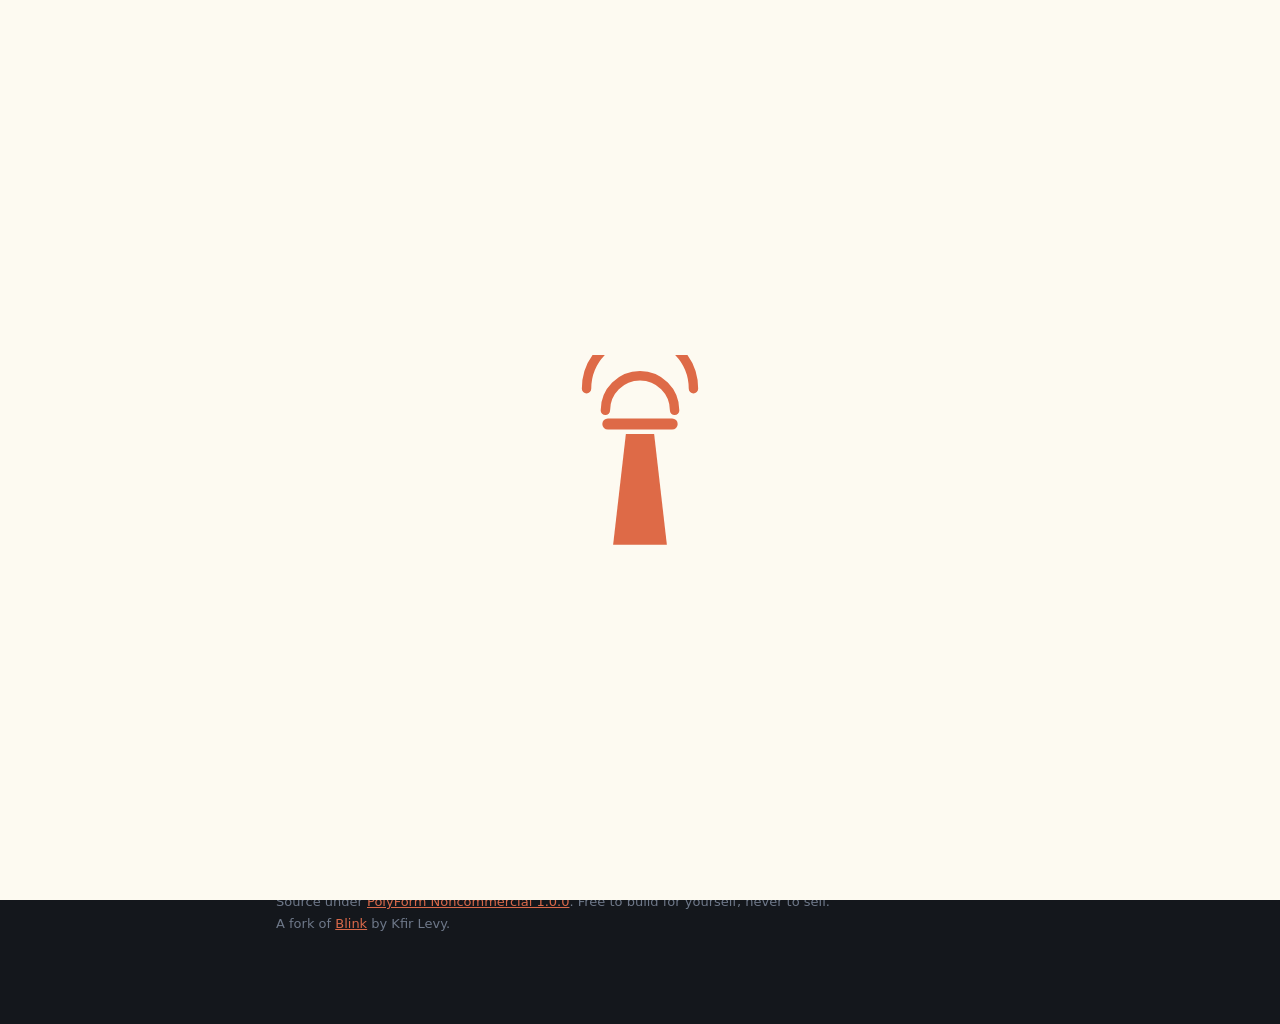
==== commit 8ca3385d: "fix: the setup screen would not leave after the install Reported from a second computer: the install" ====
--- a/docs/index.html
+++ b/docs/index.html
@@ -108,6 +108,19 @@
               border:1px solid var(--line);background:var(--card2);color:var(--fg)}
   .row button.go{background:var(--accent);color:var(--ink);border-color:var(--accent);
                  font-weight:600}
+  /* The phone panel is shown by the stylesheet, never by script. innerWidth
+     reported 1190 on a 375 px viewport while testing -- a media query is the
+     only thing that agrees with what is actually on screen. */
+  #onphone{display:none}
+  @media (max-width:820px) and (pointer:coarse){ #onphone{display:block} }
+  /* Nothing may push the page sideways. A long command scrolls inside its
+     own box; an address wraps rather than widening the document.
+     NOT overflow-x:hidden on html/body -- that clips the overflow while
+     still laying the page out at the wider width, so `margin:0 auto`
+     centres against a box wider than the window and the whole page sits
+     off to one side. Contain the children instead. */
+  .warn,.tile,.status{overflow-wrap:anywhere;min-width:0}
+  pre{max-width:100%}
   footer{margin-top:40px;padding-top:20px;border-top:1px solid var(--line);
          color:var(--faint);font-size:13px}
 </style>
@@ -129,9 +142,25 @@
   <p class="sub">Your Claude Code and Codex usage, as two live dials on your desk.</p>
 </header>
 
+<div class="warn" id="onphone" style="margin:0 0 18px">
+  <strong>You are on a phone.</strong> Scanning the code was the right move —
+  it is how the address gets off the panel and into your hands. But Overwatch
+  is set up <em>on the computer the board is plugged into</em>, and everything
+  below has to happen there.
+  <div style="margin-top:10px;font:13px/1.5 var(--mono);color:var(--fg);
+              background:var(--ink);border:1px solid var(--line);
+              border-radius:8px;padding:11px 9px;text-align:center;
+              overflow-wrap:normal;word-break:keep-all">
+    sleepyunicon.github.io/Overwatch
+  </div>
+  <div style="margin-top:9px">Open that on the computer and carry on from
+    step 1. This page cannot do it for you: it talks to the machine it is
+    open on, and right now that is this phone.</div>
+</div>
+
 <div class="tiles">
 
-  <div class="tile">
+  <div class="tile" data-setup>
     <h2><span class="num">1</span> Install it on this computer</h2>
     <p>The board is a screen on a cable. A small program on your computer reads
        the figures Claude Code and Codex have already written to disk and sends
@@ -154,7 +183,7 @@
     </div>
   </div>
 
-  <div class="tile">
+  <div class="tile" data-setup>
     <h2><span class="num">2</span> Plug the board in</h2>
     <p>Any USB port, any cable that carries data — a charge-only cable powers
        the screen and is never seen by the computer, which is the single most
@@ -173,9 +202,20 @@
       <div class="grid" id="grid"></div>
     </div>
     <div class="status"><span class="dot" id="d2"></span><span id="s2"></span></div>
+    <div class="warn" id="bm" hidden>
+      <strong>Bookmark this page.</strong> The address carries the pairing for
+      this computer, so a bookmark comes straight back here with everything
+      already connected. Without it you have to go through
+      <a href="http://127.0.0.1:8730">127.0.0.1:8730</a> again.
+    </div>
   </div>
 
 </div>
+
+<p id="again" hidden style="margin:26px 0 0;font-size:14px;color:var(--faint)">
+  <a href="#" id="againLink">Need to set it up again?</a>
+  — on this computer, or another one.
+</p>
 
 <footer>
   Source under <a href="https://github.com/SleepyUnicon/Overwatch/blob/main/LICENSE">PolyForm Noncommercial 1.0.0</a>.
@@ -248,9 +288,21 @@
  * 127.0.0.1. It stays in the fragment, which browsers never send anywhere,
  * and is kept so a reload does not need re-pairing. */
 const API = 'http://127.0.0.1:8730';
-let token = new URLSearchParams(location.hash.slice(1)).get('t');
-if (token) { try { localStorage.setItem('ow-token', token); } catch(e){} }
-else { try { token = localStorage.getItem('ow-token'); } catch(e){} }
+let token = null;
+function readToken(){
+  const t = new URLSearchParams(location.hash.slice(1)).get('t');
+  if (t) { token = t; try { localStorage.setItem('ow-token', t); } catch(e){} }
+  else if (!token) { try { token = localStorage.getItem('ow-token'); } catch(e){} }
+}
+readToken();
+/*
+ * A pairing link arriving at a page that is ALREADY OPEN changes only the
+ * fragment, and a fragment-only change does not reload anything -- so the
+ * token would sit in the address bar unread, with the page still saying it
+ * is not paired. Re-read and re-poll instead of waiting for a refresh
+ * nobody has been told to do.
+ */
+addEventListener('hashchange', () => { readToken(); poll(); });
 
 const api = (path, opts={}) => fetch(API + path, {
   ...opts,
@@ -259,38 +311,75 @@
 });
 
 let state = null;
-function setDot(id, up, text){
+function setDot(id, up, text, html){
   const d = document.getElementById(id);
   d.className = 'dot ' + (up === null ? '' : up ? 'up' : 'down');
-  document.getElementById(id.replace('d','s')).textContent = text;
-}
+  const t = document.getElementById(id.replace('d','s'));
+  /* textContent by default: these strings carry error text from the daemon,
+   * and innerHTML on that would make any message it ever returns a place to
+   * inject markup. The link case passes html explicitly. */
+  if (html) { t.innerHTML = html; } else { t.textContent = text; }
+}
+
+/* A hint, not a gate. Nothing is hidden on a phone: a wrong guess about
+ * the device must not be the reason somebody cannot read the steps. */
+const onPhone = matchMedia('(max-width:820px) and (pointer:coarse)').matches;
 
 async function poll(){
   let daemon = null;
   try { daemon = await (await api('/api/daemon')).json(); }
   catch(e){
-    setDot('d1', false, 'Not running yet — do step 1, then come back.');
+    setDot('d1', false, onPhone
+      ? 'Not on this phone, and it never will be — Overwatch runs on the '
+        + 'computer the board is plugged into.'
+      : 'Not running yet — do step 1, then come back.');
     document.getElementById('picker').hidden = true;
+    setSetupVisible(true);
     return;
   }
   if (!token){
-    setDot('d1', false, 'Running, but this page is not paired. Open '
-           + '127.0.0.1:8730 on that computer and use the link there.');
+    setDot('d1', false, null,
+      'Running, but this page is not paired yet. Open '
+      + '<a href="http://127.0.0.1:8730">127.0.0.1:8730</a> on the computer '
+      + 'running Overwatch and follow the link there \u2014 it pairs this page '
+      + 'and brings you back.');
     document.getElementById('picker').hidden = true;
+    setSetupVisible(true);
     return;
   }
   let r;
   try { r = await api('/api/state'); } catch(e){ return; }
   if (r.status === 403){
-    setDot('d1', false, 'Pairing expired. Open 127.0.0.1:8730 and use the link again.');
+    setDot('d1', false, null,
+      'Pairing no longer valid. Open '
+      + '<a href="http://127.0.0.1:8730">127.0.0.1:8730</a> on that computer '
+      + 'and follow the link again.');
     document.getElementById('picker').hidden = true;
+    setSetupVisible(true);
     return;
   }
   state = await r.json();
   setDot('d1', true, 'Overwatch is running on this computer.');
   document.getElementById('picker').hidden = false;
+  /* Steps 1 and 2 are instructions for somebody who has not done them.
+   * Once the daemon answers AND this page is paired, both are finished by
+   * definition -- the answer is the proof. They come back on request. */
+  setSetupVisible(false);
+  /* Only once paired: telling someone to bookmark a page that does not yet
+   * work is advice to save the wrong thing. */
+  document.getElementById('bm').hidden = !location.hash.includes('t=');
   draw();
 }
+
+function setSetupVisible(show){
+  document.querySelectorAll('[data-setup]').forEach(el => el.hidden = !show);
+  document.getElementById('again').hidden = show;
+}
+document.getElementById('againLink').onclick = e => {
+  e.preventDefault();
+  setSetupVisible(true);
+  document.querySelector('[data-setup]').scrollIntoView({behavior:'smooth'});
+};
 
 /* ---------- the launcher, drawn as the panel draws it ---------- */
 function iconFor(name){
